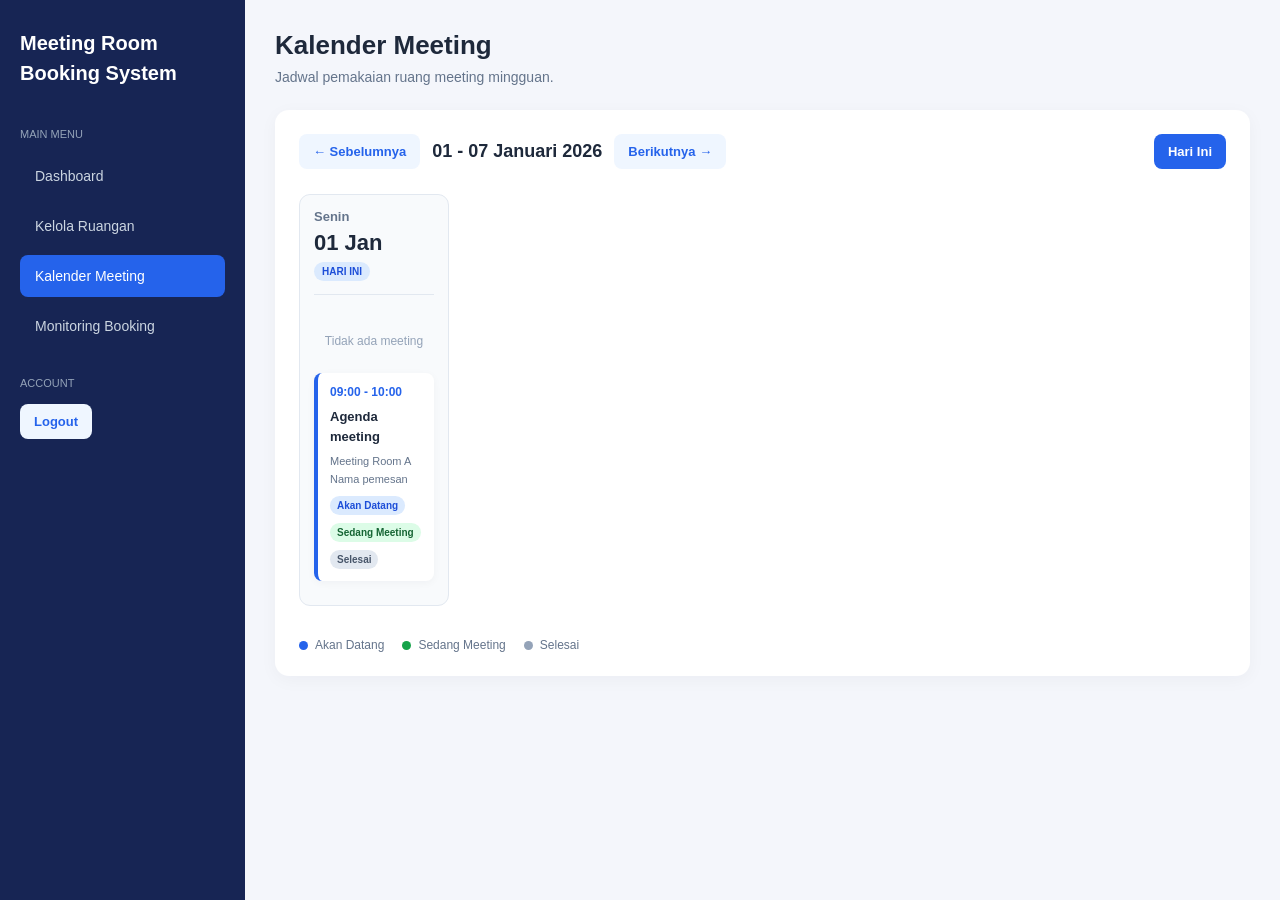
==== src/main/resources/templates/admin/calendar.html @ f385b24f "update dashboar" ====
<!doctype html>
<html lang="id" xmlns:th="http://www.thymeleaf.org">
  <head>
    <meta charset="UTF-8" />
    <meta name="viewport" content="width=device-width, initial-scale=1.0" />
    <title>Kalender Meeting - Admin</title>

    <style>
      * {
        box-sizing: border-box;
      }

      body {
        margin: 0;
        font-family: Arial, sans-serif;
        background: #f4f6fb;
        color: #1e293b;
      }

      .sidebar {
        position: fixed;
        top: 0;
        bottom: 0;
        left: 0;
        width: 245px;
        padding: 28px 20px;
        background: #172554;
        color: white;
        z-index: 10;
      }

      .brand {
        font-size: 20px;
        font-weight: bold;
        line-height: 1.5;
        margin-bottom: 40px;
      }

      .menu-label {
        color: #94a3b8;
        font-size: 11px;
        text-transform: uppercase;
        margin-bottom: 15px;
      }

      .menu-item {
        display: block;
        padding: 13px 15px;
        margin-bottom: 8px;
        color: #cbd5e1;
        text-decoration: none;
        border-radius: 8px;
        font-size: 14px;
      }

      .menu-item:hover,
      .menu-item.active {
        background: #2563eb;
        color: white;
      }

      .main {
        margin-left: 245px;
        padding: 30px;
      }

      .topbar {
        display: flex;
        justify-content: space-between;
        align-items: center;
        margin-bottom: 25px;
      }

      h1 {
        margin: 0 0 8px;
        font-size: 26px;
      }

      .subtitle {
        color: #64748b;
        font-size: 14px;
      }

      .calendar-panel {
        background: white;
        padding: 24px;
        border-radius: 14px;
        box-shadow: 0 4px 18px rgba(15, 23, 42, 0.04);
      }

      .calendar-toolbar {
        display: flex;
        justify-content: space-between;
        align-items: center;
        gap: 15px;
        flex-wrap: wrap;
        margin-bottom: 25px;
      }

      .week-navigation {
        display: flex;
        align-items: center;
        gap: 12px;
        flex-wrap: wrap;
      }

      .week-navigation h2 {
        margin: 0;
        font-size: 18px;
      }

      .nav-button {
        display: inline-block;
        padding: 10px 14px;
        background: #eff6ff;
        color: #2563eb;
        text-decoration: none;
        border: none;
        border-radius: 8px;
        font-size: 13px;
        font-weight: bold;
        cursor: pointer;
      }

      .nav-button:hover {
        background: #dbeafe;
      }

      .today-button {
        background: #2563eb;
        color: white;
      }

      .today-button:hover {
        background: #1d4ed8;
      }

      .week-grid {
        display: grid;
        grid-template-columns: repeat(7, minmax(150px, 1fr));
        gap: 12px;
        overflow-x: auto;
        padding-bottom: 10px;
      }

      .day-card {
        min-height: 300px;
        background: #f8fafc;
        border: 1px solid #e2e8f0;
        border-radius: 11px;
        padding: 14px;
      }

      .day-card.today {
        border: 2px solid #2563eb;
        background: #eff6ff;
      }

      .day-header {
        padding-bottom: 13px;
        border-bottom: 1px solid #e2e8f0;
        margin-bottom: 14px;
      }

      .day-name {
        font-size: 13px;
        color: #64748b;
        font-weight: bold;
      }

      .day-date {
        margin-top: 6px;
        font-size: 22px;
        font-weight: bold;
      }

      .today-label {
        display: inline-block;
        margin-top: 6px;
        padding: 4px 8px;
        background: #dbeafe;
        color: #1d4ed8;
        border-radius: 20px;
        font-size: 10px;
        font-weight: bold;
      }

      /* Kartu meeting yang bisa diklik */
      .meeting-card {
        display: block;
        position: relative;
        z-index: 1;
        padding: 12px;
        margin-bottom: 10px;
        background: white;
        border-left: 4px solid #2563eb;
        border-radius: 8px;
        box-shadow: 0 2px 8px rgba(15, 23, 42, 0.04);
        text-decoration: none;
        color: inherit;
        cursor: pointer;
        transition: all 0.2s ease;
      }

      .meeting-card:hover {
        transform: translateY(-3px);
        border-left-color: #1d4ed8;
        box-shadow: 0 6px 16px rgba(15, 23, 42, 0.1);
      }

      .meeting-card:focus-visible {
        outline: 3px solid #93c5fd;
        outline-offset: 3px;
      }

      .meeting-time {
        font-size: 12px;
        font-weight: bold;
        color: #2563eb;
        margin-bottom: 8px;
      }

      .meeting-title {
        font-size: 13px;
        font-weight: bold;
        line-height: 1.5;
        margin-bottom: 7px;
        overflow-wrap: anywhere;
      }

      .meeting-room,
      .meeting-person {
        color: #64748b;
        font-size: 11px;
        line-height: 1.6;
      }

      .meeting-status {
        display: inline-block;
        margin-top: 8px;
        padding: 4px 7px;
        border-radius: 20px;
        font-size: 10px;
        font-weight: bold;
      }

      .upcoming {
        background: #dbeafe;
        color: #1d4ed8;
      }

      .ongoing {
        background: #dcfce7;
        color: #166534;
      }

      .finished {
        background: #e2e8f0;
        color: #475569;
      }

      .empty-day {
        text-align: center;
        padding: 25px 5px;
        color: #94a3b8;
        font-size: 12px;
      }

      .legend {
        display: flex;
        flex-wrap: wrap;
        gap: 18px;
        margin-top: 22px;
        color: #64748b;
        font-size: 12px;
      }

      .legend-item {
        display: flex;
        align-items: center;
        gap: 7px;
      }

      .legend-dot {
        width: 9px;
        height: 9px;
        border-radius: 50%;
      }

      @media (max-width: 700px) {
        .sidebar {
          position: static;
          width: 100%;
          padding: 18px;
        }

        .brand {
          margin-bottom: 18px;
        }

        .main {
          margin-left: 0;
          padding: 20px 15px;
        }

        .topbar h1 {
          font-size: 22px;
        }

        .calendar-panel {
          padding: 16px;
        }

        .week-grid {
          grid-template-columns: repeat(7, 180px);
        }
      }
    </style>
  </head>

  <body>
    <aside class="sidebar">
      <div class="brand">
        Meeting Room<br />
        Booking System
      </div>

      <div class="menu-label">Main Menu</div>

      <a th:href="@{/admin/dashboard}" class="menu-item"> Dashboard </a>

      <a th:href="@{/admin/rooms}" class="menu-item"> Kelola Ruangan </a>

      <a th:href="@{/admin/calendar}" class="menu-item active">
        Kalender Meeting
      </a>

      <a th:href="@{/admin/bookings}" class="menu-item"> Monitoring Booking </a>

      <div class="menu-label" style="margin-top: 30px">Account</div>

      <form th:action="@{/admin/logout}" method="post">
        <button type="submit" class="nav-button">Logout</button>
      </form>
    </aside>

    <main class="main">
      <div class="topbar">
        <div>
          <h1>Kalender Meeting</h1>
          <div class="subtitle">Jadwal pemakaian ruang meeting mingguan.</div>
        </div>
      </div>

      <section class="calendar-panel">
        <div class="calendar-toolbar">
          <div class="week-navigation">
            <a
              class="nav-button"
              th:href="@{/admin/calendar(date=${previousWeek})}"
            >
              &larr; Sebelumnya
            </a>

            <h2 th:text="${weekLabel}">01 - 07 Januari 2026</h2>

            <a
              class="nav-button"
              th:href="@{/admin/calendar(date=${nextWeek})}"
            >
              Berikutnya &rarr;
            </a>
          </div>

          <a class="nav-button today-button" th:href="@{/admin/calendar}">
            Hari Ini
          </a>
        </div>

        <div class="week-grid">
          <div
            class="day-card"
            th:each="day : ${weekDays}"
            th:classappend="${day.equals(T(java.time.LocalDate).now()) ? ' today' : ''}"
          >
            <div class="day-header">
              <div class="day-name" th:text="${#temporals.format(day, 'EEEE')}">
                Senin
              </div>

              <div
                class="day-date"
                th:text="${#temporals.format(day, 'dd MMM')}"
              >
                01 Jan
              </div>

              <span
                class="today-label"
                th:if="${day.equals(T(java.time.LocalDate).now())}"
              >
                HARI INI
              </span>
            </div>

            <div
              th:if="${#lists.isEmpty(bookingsByDay.get(day))}"
              class="empty-day"
            >
              Tidak ada meeting
            </div>

            <!-- KARTU MEETING: KLIK UNTUK DETAIL -->
            <a
              th:each="booking : ${bookingsByDay.get(day)}"
              th:href="@{/admin/bookings/{id}(id=${booking.bookingId})}"
              class="meeting-card"
              th:title="${'Lihat detail booking ' + booking.bookingCode}"
            >
              <div
                class="meeting-time"
                th:text="${#temporals.format(booking.startTime, 'HH:mm')
                            + ' - '
                            + #temporals.format(booking.endTime, 'HH:mm')}"
              >
                09:00 - 10:00
              </div>

              <div class="meeting-title" th:text="${booking.agenda}">
                Agenda meeting
              </div>

              <div
                class="meeting-room"
                th:text="${booking.meetingRoom.roomName}"
              >
                Meeting Room A
              </div>

              <div class="meeting-person" th:text="${booking.bookerName}">
                Nama pemesan
              </div>

              <span
                class="meeting-status upcoming"
                th:if="${booking.startTime.isAfter(T(java.time.LocalDateTime).now())}"
              >
                Akan Datang
              </span>

              <span
                class="meeting-status ongoing"
                th:if="${!booking.startTime.isAfter(T(java.time.LocalDateTime).now())
                            and booking.endTime.isAfter(T(java.time.LocalDateTime).now())}"
              >
                Sedang Meeting
              </span>

              <span
                class="meeting-status finished"
                th:if="${!booking.endTime.isAfter(T(java.time.LocalDateTime).now())}"
              >
                Selesai
              </span>
            </a>
          </div>
        </div>

        <div class="legend">
          <div class="legend-item">
            <span class="legend-dot" style="background: #2563eb"></span>
            Akan Datang
          </div>

          <div class="legend-item">
            <span class="legend-dot" style="background: #16a34a"></span>
            Sedang Meeting
          </div>

          <div class="legend-item">
            <span class="legend-dot" style="background: #94a3b8"></span>
            Selesai
          </div>
        </div>
      </section>
    </main>
  </body>
</html>
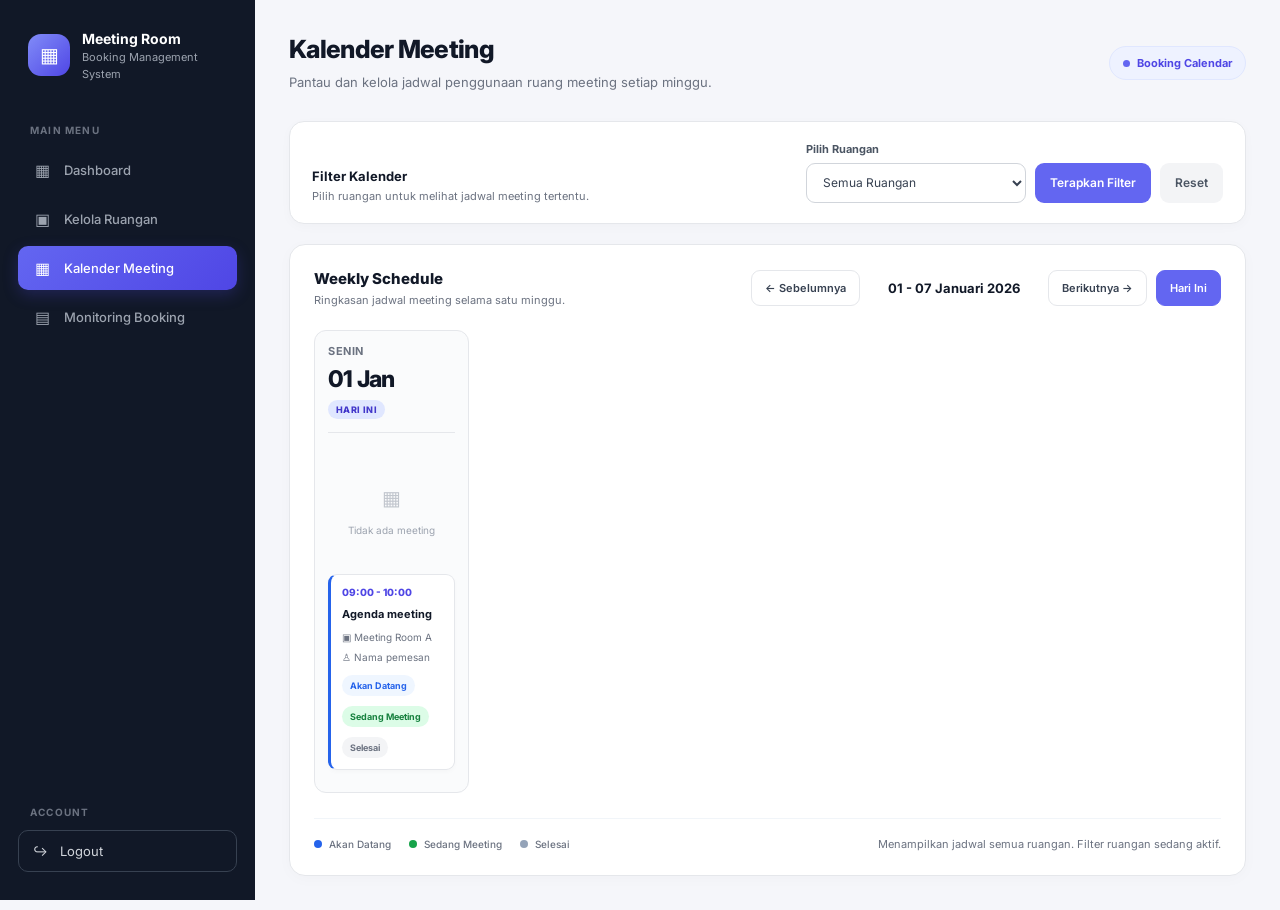
==== commit 1b3748b6: "update codee" ====
--- a/src/main/resources/templates/admin/calendar.html
+++ b/src/main/resources/templates/admin/calendar.html
@@ -5,481 +5,939 @@
     <meta name="viewport" content="width=device-width, initial-scale=1.0" />
     <title>Kalender Meeting - Admin</title>
 
+    <link rel="preconnect" href="https://fonts.googleapis.com" />
+    <link rel="preconnect" href="https://fonts.gstatic.com" crossorigin />
+    <link
+      href="https://fonts.googleapis.com/css2?family=Inter:wght@400;500;600;700;800&display=swap"
+      rel="stylesheet"
+    />
+
     <style>
       * {
         box-sizing: border-box;
       }
 
+      :root {
+        --primary: #6366f1;
+        --primary-dark: #4f46e5;
+        --sidebar: #111827;
+        --sidebar-muted: #9ca3af;
+        --background: #f5f6fa;
+        --surface: #ffffff;
+        --text: #111827;
+        --muted: #6b7280;
+        --border: #e5e7eb;
+        --green: #16a34a;
+        --blue: #2563eb;
+        --gray: #64748b;
+      }
+
       body {
         margin: 0;
-        font-family: Arial, sans-serif;
-        background: #f4f6fb;
-        color: #1e293b;
-      }
-
+        font-family: "Inter", sans-serif;
+        background: var(--background);
+        color: var(--text);
+      }
+
+      a {
+        text-decoration: none;
+      }
+
+      /* SIDEBAR */
       .sidebar {
         position: fixed;
-        top: 0;
-        bottom: 0;
-        left: 0;
-        width: 245px;
-        padding: 28px 20px;
-        background: #172554;
+        inset: 0 auto 0 0;
+        width: 255px;
+        padding: 28px 18px;
+        background: var(--sidebar);
         color: white;
-        z-index: 10;
+        z-index: 100;
+        display: flex;
+        flex-direction: column;
       }
 
       .brand {
+        display: flex;
+        align-items: center;
+        gap: 12px;
+        padding: 0 10px;
+        margin-bottom: 42px;
+      }
+
+      .brand-icon {
+        width: 42px;
+        height: 42px;
+        display: flex;
+        align-items: center;
+        justify-content: center;
+        border-radius: 13px;
+        background: linear-gradient(135deg, #818cf8, #4f46e5);
         font-size: 20px;
-        font-weight: bold;
+        flex-shrink: 0;
+      }
+
+      .brand-name {
+        font-size: 14px;
         line-height: 1.5;
-        margin-bottom: 40px;
+        font-weight: 700;
+      }
+
+      .brand-name span {
+        display: block;
+        color: #9ca3af;
+        font-size: 11px;
+        font-weight: 400;
       }
 
       .menu-label {
-        color: #94a3b8;
+        padding: 0 12px;
+        margin: 0 0 12px;
+        color: #6b7280;
+        font-size: 10px;
+        font-weight: 700;
+        letter-spacing: 1.2px;
+        text-transform: uppercase;
+      }
+
+      .menu-item {
+        display: flex;
+        align-items: center;
+        gap: 12px;
+        padding: 12px 14px;
+        margin-bottom: 5px;
+        color: #9ca3af;
+        border-radius: 10px;
+        font-size: 13px;
+        font-weight: 500;
+        transition: 0.2s;
+      }
+
+      .menu-icon {
+        width: 20px;
+        text-align: center;
+        font-size: 16px;
+      }
+
+      .menu-item:hover {
+        color: white;
+        background: #1f2937;
+      }
+
+      .menu-item.active {
+        color: white;
+        background: linear-gradient(135deg, #6366f1, #4f46e5);
+        box-shadow: 0 5px 15px rgba(79, 70, 229, 0.25);
+      }
+
+      .sidebar-bottom {
+        margin-top: auto;
+      }
+
+      .logout-button {
+        width: 100%;
+        padding: 12px 14px;
+        display: flex;
+        align-items: center;
+        gap: 12px;
+        border: 1px solid #374151;
+        border-radius: 10px;
+        background: transparent;
+        color: #d1d5db;
+        font-family: inherit;
+        font-size: 13px;
+        cursor: pointer;
+        transition: 0.2s;
+      }
+
+      .logout-button:hover {
+        background: #374151;
+        color: white;
+      }
+
+      /* MAIN */
+      .main {
+        margin-left: 255px;
+        min-height: 100vh;
+        padding: 34px;
+      }
+
+      .topbar {
+        display: flex;
+        align-items: center;
+        justify-content: space-between;
+        margin-bottom: 28px;
+      }
+
+      .page-title {
+        margin: 0 0 8px;
+        font-size: 25px;
+        font-weight: 800;
+        letter-spacing: -0.7px;
+      }
+
+      .subtitle {
+        color: var(--muted);
+        font-size: 13px;
+        line-height: 1.6;
+      }
+
+      .page-badge {
+        display: inline-flex;
+        align-items: center;
+        gap: 7px;
+        padding: 9px 13px;
+        border: 1px solid #e0e7ff;
+        border-radius: 30px;
+        background: #eef2ff;
+        color: #4f46e5;
         font-size: 11px;
-        text-transform: uppercase;
-        margin-bottom: 15px;
-      }
-
-      .menu-item {
-        display: block;
-        padding: 13px 15px;
-        margin-bottom: 8px;
-        color: #cbd5e1;
-        text-decoration: none;
-        border-radius: 8px;
-        font-size: 14px;
-      }
-
-      .menu-item:hover,
-      .menu-item.active {
-        background: #2563eb;
+        font-weight: 700;
+      }
+
+      .page-badge-dot {
+        width: 7px;
+        height: 7px;
+        border-radius: 50%;
+        background: #6366f1;
+      }
+
+      /* FILTER */
+      .filter-panel {
+        display: flex;
+        justify-content: space-between;
+        align-items: end;
+        flex-wrap: wrap;
+        gap: 18px;
+        padding: 20px 22px;
+        margin-bottom: 20px;
+        background: var(--surface);
+        border: 1px solid var(--border);
+        border-radius: 15px;
+        box-shadow: 0 3px 12px rgba(15, 23, 42, 0.025);
+      }
+
+      .filter-heading {
+        margin-bottom: 5px;
+        font-size: 13px;
+        font-weight: 700;
+      }
+
+      .filter-description {
+        color: var(--muted);
+        font-size: 11px;
+      }
+
+      .filter-form {
+        display: flex;
+        align-items: end;
+        flex-wrap: wrap;
+        gap: 9px;
+      }
+
+      .filter-group {
+        display: flex;
+        flex-direction: column;
+        gap: 7px;
+        min-width: 220px;
+      }
+
+      .filter-label {
+        color: #4b5563;
+        font-size: 11px;
+        font-weight: 700;
+      }
+
+      .filter-select {
+        height: 40px;
+        padding: 0 12px;
+        border: 1px solid #d1d5db;
+        border-radius: 9px;
+        outline: none;
+        background: white;
+        color: #374151;
+        font-family: inherit;
+        font-size: 12px;
+      }
+
+      .filter-select:focus {
+        border-color: var(--primary);
+        box-shadow: 0 0 0 3px rgba(99, 102, 241, 0.1);
+      }
+
+      .filter-button,
+      .reset-button {
+        height: 40px;
+        display: inline-flex;
+        align-items: center;
+        justify-content: center;
+        padding: 0 15px;
+        border: none;
+        border-radius: 9px;
+        font-family: inherit;
+        font-size: 12px;
+        font-weight: 600;
+        cursor: pointer;
+        transition: 0.2s;
+      }
+
+      .filter-button {
+        background: var(--primary);
         color: white;
       }
 
-      .main {
-        margin-left: 245px;
-        padding: 30px;
-      }
-
-      .topbar {
-        display: flex;
+      .filter-button:hover {
+        background: var(--primary-dark);
+      }
+
+      .reset-button {
+        background: #f3f4f6;
+        color: #4b5563;
+      }
+
+      .reset-button:hover {
+        background: #e5e7eb;
+      }
+
+      /* CALENDAR */
+      .calendar-panel {
+        padding: 24px;
+        background: white;
+        border: 1px solid var(--border);
+        border-radius: 16px;
+        box-shadow: 0 3px 15px rgba(15, 23, 42, 0.025);
+      }
+
+      .calendar-toolbar {
+        display: flex;
+        align-items: center;
         justify-content: space-between;
-        align-items: center;
-        margin-bottom: 25px;
-      }
-
-      h1 {
-        margin: 0 0 8px;
-        font-size: 26px;
-      }
-
-      .subtitle {
-        color: #64748b;
-        font-size: 14px;
-      }
-
-      .calendar-panel {
+        flex-wrap: wrap;
+        gap: 15px;
+        margin-bottom: 23px;
+      }
+
+      .calendar-heading {
+        margin-bottom: 5px;
+        font-size: 15px;
+        font-weight: 800;
+      }
+
+      .calendar-caption {
+        color: var(--muted);
+        font-size: 11px;
+      }
+
+      .week-navigation {
+        display: flex;
+        align-items: center;
+        gap: 9px;
+        flex-wrap: wrap;
+      }
+
+      .week-label {
+        min-width: 170px;
+        text-align: center;
+        font-size: 13px;
+        font-weight: 700;
+      }
+
+      .nav-button {
+        min-height: 36px;
+        display: inline-flex;
+        align-items: center;
+        justify-content: center;
+        padding: 0 13px;
+        border: 1px solid var(--border);
+        border-radius: 9px;
         background: white;
-        padding: 24px;
-        border-radius: 14px;
-        box-shadow: 0 4px 18px rgba(15, 23, 42, 0.04);
-      }
-
-      .calendar-toolbar {
-        display: flex;
-        justify-content: space-between;
-        align-items: center;
-        gap: 15px;
-        flex-wrap: wrap;
-        margin-bottom: 25px;
-      }
-
-      .week-navigation {
-        display: flex;
-        align-items: center;
-        gap: 12px;
-        flex-wrap: wrap;
-      }
-
-      .week-navigation h2 {
-        margin: 0;
-        font-size: 18px;
-      }
-
-      .nav-button {
-        display: inline-block;
-        padding: 10px 14px;
-        background: #eff6ff;
-        color: #2563eb;
-        text-decoration: none;
-        border: none;
-        border-radius: 8px;
-        font-size: 13px;
-        font-weight: bold;
-        cursor: pointer;
+        color: #374151;
+        font-family: inherit;
+        font-size: 11px;
+        font-weight: 600;
+        transition: 0.2s;
       }
 
       .nav-button:hover {
-        background: #dbeafe;
+        background: #f3f4f6;
+        border-color: #c7d2fe;
       }
 
       .today-button {
-        background: #2563eb;
+        border-color: var(--primary);
+        background: var(--primary);
         color: white;
       }
 
       .today-button:hover {
-        background: #1d4ed8;
+        background: var(--primary-dark);
+        color: white;
+      }
+
+      /* WEEK GRID */
+      .calendar-scroll {
+        width: 100%;
+        overflow-x: auto;
+        padding-bottom: 10px;
       }
 
       .week-grid {
         display: grid;
-        grid-template-columns: repeat(7, minmax(150px, 1fr));
-        gap: 12px;
-        overflow-x: auto;
-        padding-bottom: 10px;
+        grid-template-columns: repeat(7, minmax(155px, 1fr));
+        gap: 11px;
+        min-width: 1120px;
       }
 
       .day-card {
-        min-height: 300px;
-        background: #f8fafc;
-        border: 1px solid #e2e8f0;
-        border-radius: 11px;
-        padding: 14px;
+        min-height: 340px;
+        padding: 13px;
+        border: 1px solid #e5e7eb;
+        border-radius: 12px;
+        background: #fafbfc;
+        transition: 0.2s;
+      }
+
+      .day-card:hover {
+        border-color: #c7d2fe;
       }
 
       .day-card.today {
-        border: 2px solid #2563eb;
-        background: #eff6ff;
+        border: 1.5px solid #818cf8;
+        background: #f5f6ff;
       }
 
       .day-header {
         padding-bottom: 13px;
-        border-bottom: 1px solid #e2e8f0;
-        margin-bottom: 14px;
+        margin-bottom: 13px;
+        border-bottom: 1px solid #e5e7eb;
       }
 
       .day-name {
-        font-size: 13px;
-        color: #64748b;
-        font-weight: bold;
+        color: #6b7280;
+        font-size: 11px;
+        font-weight: 700;
+        text-transform: uppercase;
+        letter-spacing: 0.5px;
       }
 
       .day-date {
-        margin-top: 6px;
-        font-size: 22px;
-        font-weight: bold;
+        margin-top: 7px;
+        font-size: 23px;
+        font-weight: 800;
+        letter-spacing: -0.8px;
       }
 
       .today-label {
-        display: inline-block;
-        margin-top: 6px;
+        display: inline-flex;
+        margin-top: 7px;
         padding: 4px 8px;
-        background: #dbeafe;
-        color: #1d4ed8;
         border-radius: 20px;
-        font-size: 10px;
-        font-weight: bold;
-      }
-
-      /* Kartu meeting yang bisa diklik */
+        background: #e0e7ff;
+        color: #4338ca;
+        font-size: 9px;
+        font-weight: 800;
+        letter-spacing: 0.4px;
+      }
+
+      /* MEETING CARD */
       .meeting-card {
         display: block;
         position: relative;
-        z-index: 1;
-        padding: 12px;
-        margin-bottom: 10px;
+        padding: 11px;
+        margin-bottom: 9px;
+        border: 1px solid #e5e7eb;
+        border-left: 3px solid var(--blue);
+        border-radius: 9px;
         background: white;
-        border-left: 4px solid #2563eb;
-        border-radius: 8px;
-        box-shadow: 0 2px 8px rgba(15, 23, 42, 0.04);
-        text-decoration: none;
         color: inherit;
-        cursor: pointer;
-        transition: all 0.2s ease;
+        box-shadow: 0 2px 5px rgba(15, 23, 42, 0.025);
+        transition: 0.2s;
       }
 
       .meeting-card:hover {
-        transform: translateY(-3px);
-        border-left-color: #1d4ed8;
-        box-shadow: 0 6px 16px rgba(15, 23, 42, 0.1);
+        transform: translateY(-2px);
+        border-color: #c7d2fe;
+        border-left-color: var(--primary-dark);
+        box-shadow: 0 5px 13px rgba(15, 23, 42, 0.08);
       }
 
       .meeting-card:focus-visible {
-        outline: 3px solid #93c5fd;
-        outline-offset: 3px;
+        outline: 3px solid #a5b4fc;
+        outline-offset: 2px;
       }
 
       .meeting-time {
-        font-size: 12px;
-        font-weight: bold;
-        color: #2563eb;
         margin-bottom: 8px;
+        color: #4f46e5;
+        font-size: 10px;
+        font-weight: 800;
       }
 
       .meeting-title {
-        font-size: 13px;
-        font-weight: bold;
+        margin-bottom: 8px;
+        color: #111827;
+        font-size: 11px;
+        font-weight: 700;
         line-height: 1.5;
-        margin-bottom: 7px;
         overflow-wrap: anywhere;
       }
 
       .meeting-room,
       .meeting-person {
-        color: #64748b;
-        font-size: 11px;
-        line-height: 1.6;
+        display: flex;
+        align-items: flex-start;
+        gap: 5px;
+        margin-top: 5px;
+        color: #6b7280;
+        font-size: 10px;
+        line-height: 1.5;
+        overflow-wrap: anywhere;
       }
 
       .meeting-status {
-        display: inline-block;
-        margin-top: 8px;
-        padding: 4px 7px;
+        display: inline-flex;
+        margin-top: 10px;
+        padding: 5px 8px;
         border-radius: 20px;
-        font-size: 10px;
-        font-weight: bold;
+        font-size: 9px;
+        font-weight: 700;
       }
 
       .upcoming {
-        background: #dbeafe;
-        color: #1d4ed8;
+        background: #eff6ff;
+        color: #2563eb;
       }
 
       .ongoing {
         background: #dcfce7;
-        color: #166534;
+        color: #15803d;
       }
 
       .finished {
-        background: #e2e8f0;
-        color: #475569;
+        background: #f3f4f6;
+        color: #6b7280;
       }
 
       .empty-day {
+        padding: 35px 5px;
+        color: #9ca3af;
         text-align: center;
-        padding: 25px 5px;
-        color: #94a3b8;
-        font-size: 12px;
+        font-size: 10px;
+        line-height: 1.7;
+      }
+
+      .empty-icon {
+        display: block;
+        margin-bottom: 7px;
+        font-size: 20px;
+        opacity: 0.6;
+      }
+
+      /* LEGEND */
+      .calendar-footer {
+        display: flex;
+        justify-content: space-between;
+        align-items: center;
+        flex-wrap: wrap;
+        gap: 15px;
+        padding-top: 18px;
+        margin-top: 15px;
+        border-top: 1px solid #f1f5f9;
       }
 
       .legend {
         display: flex;
         flex-wrap: wrap;
         gap: 18px;
-        margin-top: 22px;
-        color: #64748b;
-        font-size: 12px;
       }
 
       .legend-item {
         display: flex;
         align-items: center;
         gap: 7px;
+        color: #6b7280;
+        font-size: 10px;
+        font-weight: 500;
       }
 
       .legend-dot {
-        width: 9px;
-        height: 9px;
+        width: 8px;
+        height: 8px;
         border-radius: 50%;
+      }
+
+      .filter-info {
+        color: #6b7280;
+        font-size: 11px;
+      }
+
+      /* RESPONSIVE */
+      @media (max-width: 900px) {
+        .sidebar {
+          width: 220px;
+        }
+
+        .main {
+          margin-left: 220px;
+          padding: 25px 20px;
+        }
+
+        .filter-panel {
+          align-items: flex-start;
+          flex-direction: column;
+        }
+
+        .filter-form {
+          width: 100%;
+        }
       }
 
       @media (max-width: 700px) {
         .sidebar {
-          position: static;
+          position: relative;
           width: 100%;
-          padding: 18px;
+          padding: 17px;
         }
 
         .brand {
-          margin-bottom: 18px;
+          margin-bottom: 20px;
+        }
+
+        .sidebar-bottom {
+          margin-top: 15px;
+        }
+
+        .menu-label {
+          margin-top: 15px;
         }
 
         .main {
           margin-left: 0;
-          padding: 20px 15px;
-        }
-
-        .topbar h1 {
-          font-size: 22px;
+          padding: 22px 15px;
+        }
+
+        .topbar {
+          align-items: flex-start;
+        }
+
+        .page-title {
+          font-size: 21px;
+        }
+
+        .page-badge {
+          display: none;
+        }
+
+        .filter-form {
+          align-items: stretch;
+        }
+
+        .filter-group {
+          width: 100%;
+          min-width: 0;
+        }
+
+        .filter-button,
+        .reset-button {
+          flex: 1;
         }
 
         .calendar-panel {
           padding: 16px;
         }
 
-        .week-grid {
-          grid-template-columns: repeat(7, 180px);
+        .calendar-toolbar {
+          align-items: flex-start;
+          flex-direction: column;
+        }
+
+        .week-navigation {
+          width: 100%;
+          justify-content: space-between;
+        }
+
+        .week-label {
+          min-width: 0;
+          flex: 1;
+          font-size: 11px;
+        }
+
+        .calendar-footer {
+          align-items: flex-start;
+          flex-direction: column;
         }
       }
     </style>
   </head>
 
   <body>
+    <!-- SIDEBAR -->
     <aside class="sidebar">
       <div class="brand">
-        Meeting Room<br />
-        Booking System
+        <div class="brand-icon">▦</div>
+        <div class="brand-name">
+          Meeting Room
+          <span>Booking Management System</span>
+        </div>
       </div>
 
       <div class="menu-label">Main Menu</div>
 
-      <a th:href="@{/admin/dashboard}" class="menu-item"> Dashboard </a>
-
-      <a th:href="@{/admin/rooms}" class="menu-item"> Kelola Ruangan </a>
+      <a th:href="@{/admin/dashboard}" class="menu-item">
+        <span class="menu-icon">▦</span>
+        Dashboard
+      </a>
+
+      <a th:href="@{/admin/rooms}" class="menu-item">
+        <span class="menu-icon">▣</span>
+        Kelola Ruangan
+      </a>
 
       <a th:href="@{/admin/calendar}" class="menu-item active">
+        <span class="menu-icon">▦</span>
         Kalender Meeting
       </a>
 
-      <a th:href="@{/admin/bookings}" class="menu-item"> Monitoring Booking </a>
-
-      <div class="menu-label" style="margin-top: 30px">Account</div>
-
-      <form th:action="@{/admin/logout}" method="post">
-        <button type="submit" class="nav-button">Logout</button>
-      </form>
+      <a th:href="@{/admin/bookings}" class="menu-item">
+        <span class="menu-icon">▤</span>
+        Monitoring Booking
+      </a>
+
+      <div class="sidebar-bottom">
+        <div class="menu-label">Account</div>
+
+        <form th:action="@{/admin/logout}" method="post">
+          <button type="submit" class="logout-button">
+            <span>↪</span>
+            Logout
+          </button>
+        </form>
+      </div>
     </aside>
 
+    <!-- MAIN CONTENT -->
     <main class="main">
-      <div class="topbar">
+      <header class="topbar">
         <div>
-          <h1>Kalender Meeting</h1>
-          <div class="subtitle">Jadwal pemakaian ruang meeting mingguan.</div>
+          <h1 class="page-title">Kalender Meeting</h1>
+          <div class="subtitle">
+            Pantau dan kelola jadwal penggunaan ruang meeting setiap minggu.
+          </div>
         </div>
-      </div>
-
+
+        <div class="page-badge">
+          <span class="page-badge-dot"></span>
+          Booking Calendar
+        </div>
+      </header>
+
+      <!-- FILTER RUANGAN -->
+      <section class="filter-panel">
+        <div>
+          <div class="filter-heading">Filter Kalender</div>
+          <div class="filter-description">
+            Pilih ruangan untuk melihat jadwal meeting tertentu.
+          </div>
+        </div>
+
+        <form th:action="@{/admin/calendar}" method="get" class="filter-form">
+          <input type="hidden" name="date" th:value="${selectedDate}" />
+
+          <div class="filter-group">
+            <label class="filter-label" for="roomId"> Pilih Ruangan </label>
+
+            <select id="roomId" name="roomId" class="filter-select">
+              <option value="" th:selected="${selectedRoomId == null}">
+                Semua Ruangan
+              </option>
+
+              <option
+                th:each="room : ${rooms}"
+                th:value="${room.roomId}"
+                th:text="${room.roomName}"
+                th:selected="${selectedRoomId != null
+                and selectedRoomId.equals(room.roomId)}"
+              >
+                Meeting Room A
+              </option>
+            </select>
+          </div>
+
+          <button type="submit" class="filter-button">Terapkan Filter</button>
+
+          <a
+            th:href="@{/admin/calendar(date=${selectedDate})}"
+            class="reset-button"
+          >
+            Reset
+          </a>
+        </form>
+      </section>
+
+      <!-- CALENDAR -->
       <section class="calendar-panel">
         <div class="calendar-toolbar">
+          <div>
+            <div class="calendar-heading">Weekly Schedule</div>
+            <div class="calendar-caption">
+              Ringkasan jadwal meeting selama satu minggu.
+            </div>
+          </div>
+
           <div class="week-navigation">
             <a
               class="nav-button"
-              th:href="@{/admin/calendar(date=${previousWeek})}"
+              th:href="@{/admin/calendar(date=${previousWeek},roomId=${selectedRoomId})}"
             >
-              &larr; Sebelumnya
+              ← Sebelumnya
             </a>
 
-            <h2 th:text="${weekLabel}">01 - 07 Januari 2026</h2>
+            <h2 class="week-label" th:text="${weekLabel}">
+              01 - 07 Januari 2026
+            </h2>
 
             <a
               class="nav-button"
-              th:href="@{/admin/calendar(date=${nextWeek})}"
+              th:href="@{/admin/calendar(date=${nextWeek},roomId=${selectedRoomId})}"
             >
-              Berikutnya &rarr;
+              Berikutnya →
             </a>
-          </div>
-
-          <a class="nav-button today-button" th:href="@{/admin/calendar}">
-            Hari Ini
-          </a>
-        </div>
-
-        <div class="week-grid">
-          <div
-            class="day-card"
-            th:each="day : ${weekDays}"
-            th:classappend="${day.equals(T(java.time.LocalDate).now()) ? ' today' : ''}"
-          >
-            <div class="day-header">
-              <div class="day-name" th:text="${#temporals.format(day, 'EEEE')}">
-                Senin
-              </div>
-
-              <div
-                class="day-date"
-                th:text="${#temporals.format(day, 'dd MMM')}"
-              >
-                01 Jan
-              </div>
-
-              <span
-                class="today-label"
-                th:if="${day.equals(T(java.time.LocalDate).now())}"
-              >
-                HARI INI
-              </span>
-            </div>
-
-            <div
-              th:if="${#lists.isEmpty(bookingsByDay.get(day))}"
-              class="empty-day"
+
+            <a
+              class="nav-button today-button"
+              th:href="@{/admin/calendar(roomId=${selectedRoomId})}"
             >
-              Tidak ada meeting
-            </div>
-
-            <!-- KARTU MEETING: KLIK UNTUK DETAIL -->
-            <a
-              th:each="booking : ${bookingsByDay.get(day)}"
-              th:href="@{/admin/bookings/{id}(id=${booking.bookingId})}"
-              class="meeting-card"
-              th:title="${'Lihat detail booking ' + booking.bookingCode}"
-            >
-              <div
-                class="meeting-time"
-                th:text="${#temporals.format(booking.startTime, 'HH:mm')
-                            + ' - '
-                            + #temporals.format(booking.endTime, 'HH:mm')}"
-              >
-                09:00 - 10:00
-              </div>
-
-              <div class="meeting-title" th:text="${booking.agenda}">
-                Agenda meeting
-              </div>
-
-              <div
-                class="meeting-room"
-                th:text="${booking.meetingRoom.roomName}"
-              >
-                Meeting Room A
-              </div>
-
-              <div class="meeting-person" th:text="${booking.bookerName}">
-                Nama pemesan
-              </div>
-
-              <span
-                class="meeting-status upcoming"
-                th:if="${booking.startTime.isAfter(T(java.time.LocalDateTime).now())}"
-              >
-                Akan Datang
-              </span>
-
-              <span
-                class="meeting-status ongoing"
-                th:if="${!booking.startTime.isAfter(T(java.time.LocalDateTime).now())
-                            and booking.endTime.isAfter(T(java.time.LocalDateTime).now())}"
-              >
-                Sedang Meeting
-              </span>
-
-              <span
-                class="meeting-status finished"
-                th:if="${!booking.endTime.isAfter(T(java.time.LocalDateTime).now())}"
-              >
-                Selesai
-              </span>
+              Hari Ini
             </a>
           </div>
         </div>
 
-        <div class="legend">
-          <div class="legend-item">
-            <span class="legend-dot" style="background: #2563eb"></span>
-            Akan Datang
+        <!-- WEEK GRID -->
+        <div class="calendar-scroll">
+          <div class="week-grid">
+            <div
+              class="day-card"
+              th:each="day : ${weekDays}"
+              th:classappend="${day.equals(T(java.time.LocalDate).now()) ? ' today' : ''}"
+            >
+              <div class="day-header">
+                <div
+                  class="day-name"
+                  th:text="${#temporals.format(day, 'EEEE')}"
+                >
+                  Senin
+                </div>
+
+                <div
+                  class="day-date"
+                  th:text="${#temporals.format(day, 'dd MMM')}"
+                >
+                  01 Jan
+                </div>
+
+                <span
+                  class="today-label"
+                  th:if="${day.equals(T(java.time.LocalDate).now())}"
+                >
+                  HARI INI
+                </span>
+              </div>
+
+              <!-- EMPTY STATE -->
+              <div
+                th:if="${#lists.isEmpty(bookingsByDay.get(day))}"
+                class="empty-day"
+              >
+                <span class="empty-icon">▦</span>
+                Tidak ada meeting
+              </div>
+
+              <!-- MEETING CARD -->
+              <a
+                th:each="booking : ${bookingsByDay.get(day)}"
+                th:href="@{/admin/bookings/{id}(id=${booking.bookingId})}"
+                class="meeting-card"
+                th:title="${'Lihat detail booking ' + booking.bookingCode}"
+              >
+                <div
+                  class="meeting-time"
+                  th:text="${#temporals.format(booking.startTime, 'HH:mm')
+                  + ' - '
+                  + #temporals.format(booking.endTime, 'HH:mm')}"
+                >
+                  09:00 - 10:00
+                </div>
+
+                <div class="meeting-title" th:text="${booking.agenda}">
+                  Agenda meeting
+                </div>
+
+                <div
+                  class="meeting-room"
+                  th:text="${'▣ ' + booking.meetingRoom.roomName}"
+                >
+                  ▣ Meeting Room A
+                </div>
+
+                <div
+                  class="meeting-person"
+                  th:text="${'♙ ' + booking.bookerName}"
+                >
+                  ♙ Nama pemesan
+                </div>
+
+                <span
+                  class="meeting-status upcoming"
+                  th:if="${booking.startTime.isAfter(T(java.time.LocalDateTime).now())}"
+                >
+                  Akan Datang
+                </span>
+
+                <span
+                  class="meeting-status ongoing"
+                  th:if="${!booking.startTime.isAfter(T(java.time.LocalDateTime).now())
+                  and booking.endTime.isAfter(T(java.time.LocalDateTime).now())}"
+                >
+                  Sedang Meeting
+                </span>
+
+                <span
+                  class="meeting-status finished"
+                  th:if="${!booking.endTime.isAfter(T(java.time.LocalDateTime).now())}"
+                >
+                  Selesai
+                </span>
+              </a>
+            </div>
           </div>
-
-          <div class="legend-item">
-            <span class="legend-dot" style="background: #16a34a"></span>
-            Sedang Meeting
+        </div>
+
+        <!-- FOOTER / LEGEND -->
+        <div class="calendar-footer">
+          <div class="legend">
+            <div class="legend-item">
+              <span class="legend-dot" style="background: #2563eb"></span>
+              Akan Datang
+            </div>
+
+            <div class="legend-item">
+              <span class="legend-dot" style="background: #16a34a"></span>
+              Sedang Meeting
+            </div>
+
+            <div class="legend-item">
+              <span class="legend-dot" style="background: #94a3b8"></span>
+              Selesai
+            </div>
           </div>
 
-          <div class="legend-item">
-            <span class="legend-dot" style="background: #94a3b8"></span>
-            Selesai
+          <div class="filter-info">
+            <span th:if="${selectedRoomId == null}">
+              Menampilkan jadwal semua ruangan.
+            </span>
+
+            <span th:if="${selectedRoomId != null}">
+              Filter ruangan sedang aktif.
+            </span>
           </div>
         </div>
       </section>
